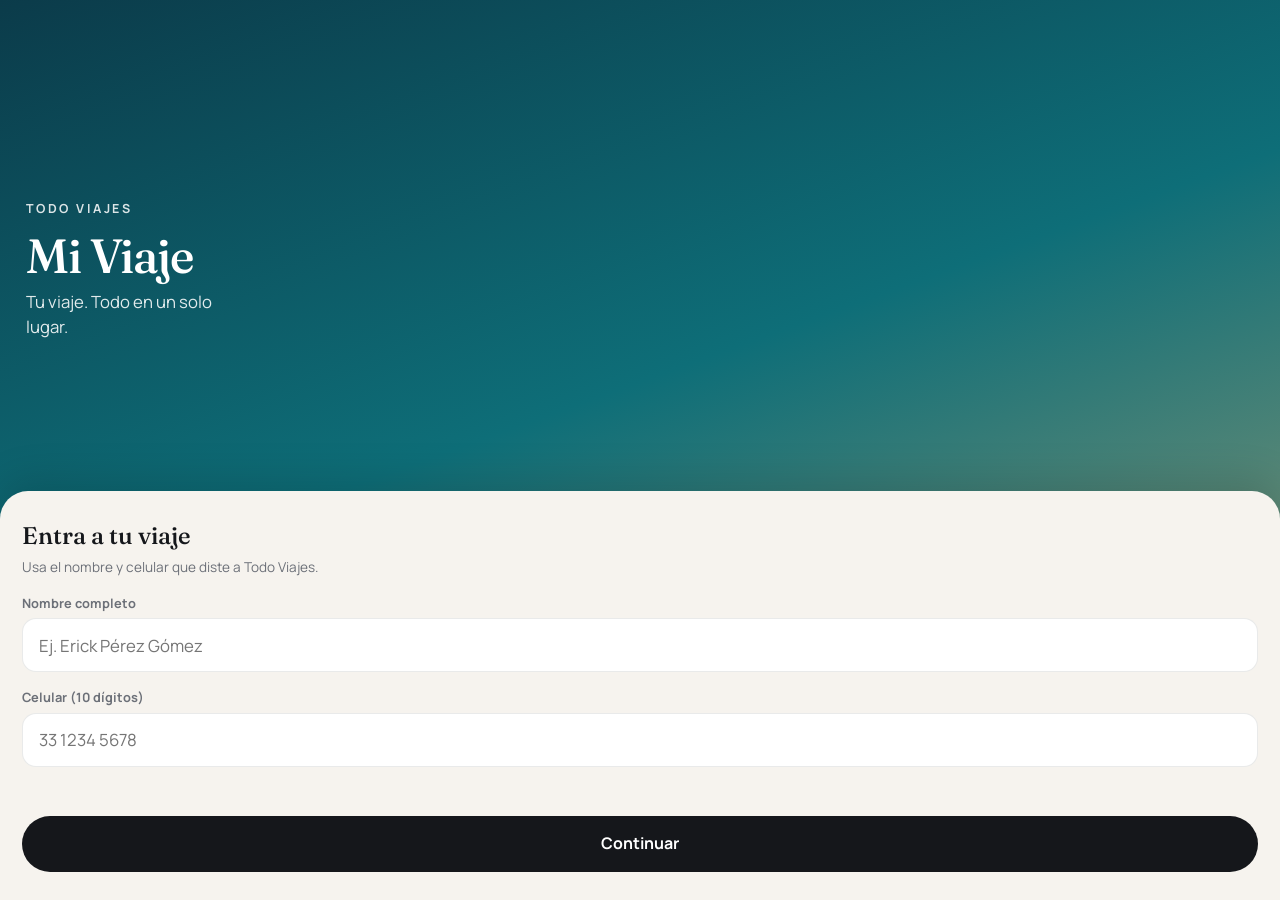
==== index.html @ c794c8a0 "Add files via upload" ====
<!doctype html>
<html lang="es">
<head>
<meta charset="utf-8">
<meta name="viewport" content="width=device-width,initial-scale=1,viewport-fit=cover">
<meta name="theme-color" content="#0B3B4A">
<meta name="apple-mobile-web-app-capable" content="yes">
<meta name="apple-mobile-web-app-status-bar-style" content="black-translucent">
<meta name="apple-mobile-web-app-title" content="Mi Viaje">
<title>Mi Viaje · Todo Viajes</title>
<meta name="description" content="Tu viaje. Todo en un solo lugar.">
<link rel="manifest" href="/manifest.webmanifest">
<link rel="icon" href="/assets/icon.svg" type="image/svg+xml">
<link rel="apple-touch-icon" href="/assets/icon-192.png">
<link rel="preconnect" href="https://fonts.googleapis.com">
<link rel="preconnect" href="https://fonts.gstatic.com" crossorigin>
<link href="https://fonts.googleapis.com/css2?family=Fraunces:opsz,wght@9..144,400;9..144,500&family=Manrope:wght@400;500;600;700;800&display=swap" rel="stylesheet">
<link rel="stylesheet" href="/assets/app.css">
</head>
<body data-tema="tropical">
<div id="root"><div class="loading"><div class="spinner"></div></div></div>
<div class="toast" id="toast"></div>
<script src="/config.js"></script>
<script src="/assets/app.js"></script>
</body>
</html>
---- assets/app.css ----
:root{
  --bg:#F6F3EE; --surface:#FFFFFF; --ink:#15171B; --muted:#6C7078; --line:rgba(21,23,27,.09);
  --accent:#0E8F8A; --accent-2:#F2A541; --accent-soft:rgba(14,143,138,.10);
  --ok:#1F9D63; --warn:#D98A1C; --danger:#C8432F;
  --radius:22px; --radius-sm:14px;
  --shadow:0 1px 2px rgba(0,0,0,.04),0 8px 24px rgba(20,22,26,.06);
  --serif:'Fraunces',Georgia,serif; --sans:'Manrope',system-ui,-apple-system,Segoe UI,sans-serif;
  --tabbar:74px; --safe-b:env(safe-area-inset-bottom,0px);
}
[data-tema=tropical]{--accent:#0E8F8A;--accent-2:#F2A541;--accent-soft:rgba(14,143,138,.10);--hero-a:#0B6E78;--hero-b:#13A79A;--hero-c:#F2C27B}
[data-tema=europa]{--accent:#6B2D3C;--accent-2:#C9A96E;--accent-soft:rgba(107,45,60,.09);--hero-a:#2A1C24;--hero-b:#6B2D3C;--hero-c:#C9A96E}
[data-tema=aventura]{--accent:#3E6B3A;--accent-2:#D98E3A;--accent-soft:rgba(62,107,58,.10);--hero-a:#1E3320;--hero-b:#3E6B3A;--hero-c:#D9B26F}
[data-tema=urbano]{--accent:#1F2A44;--accent-2:#E4572E;--accent-soft:rgba(31,42,68,.09);--hero-a:#0E1220;--hero-b:#1F2A44;--hero-c:#E4572E}
[data-tema=mexico]{--accent:#B5402B;--accent-2:#2F7D6D;--accent-soft:rgba(181,64,43,.09);--hero-a:#5A1F17;--hero-b:#B5402B;--hero-c:#E9B44C}
[data-tema=crucero]{--accent:#1B4F8A;--accent-2:#5FB3D9;--accent-soft:rgba(27,79,138,.09);--hero-a:#0C2747;--hero-b:#1B4F8A;--hero-c:#8CCBE6}
[data-tema=otro]{--accent:#2B4C7E;--accent-2:#E0A458;--accent-soft:rgba(43,76,126,.09);--hero-a:#16263F;--hero-b:#2B4C7E;--hero-c:#E0A458}

*{box-sizing:border-box;-webkit-tap-highlight-color:transparent}
html,body{margin:0;background:var(--bg);color:var(--ink);font-family:var(--sans);font-size:16px;line-height:1.45}
body{min-height:100dvh;overflow-x:hidden}
button{font:inherit;color:inherit;border:0;background:none;cursor:pointer}
input{font:inherit;color:inherit}
a{color:inherit}
a.btn,a.next,a.row{text-decoration:none}
.app{max-width:520px;margin:0 auto;min-height:100dvh;position:relative;padding-bottom:calc(var(--tabbar) + var(--safe-b) + 12px)}
.hidden{display:none!important}
.serif{font-family:var(--serif);font-optical-sizing:auto}
.muted{color:var(--muted)}
.small{font-size:.85rem}
.wrap{padding:0 18px}
.eyebrow{font-size:.72rem;letter-spacing:.14em;text-transform:uppercase;font-weight:700;color:var(--muted)}

/* ---------- Login ---------- */
.login{min-height:100dvh;display:flex;flex-direction:column;justify-content:flex-end;
  background:linear-gradient(160deg,#0B3B4A 0%,#0E6E78 45%,#E9B872 120%);color:#fff;padding:0}
.login-top{padding:48px 26px 0;flex:1;display:flex;flex-direction:column;justify-content:center}
.login-brand{font-size:.78rem;letter-spacing:.2em;text-transform:uppercase;opacity:.85;font-weight:700}
.login h1{font-family:var(--serif);font-weight:500;font-size:3rem;line-height:1;margin:14px 0 10px;letter-spacing:-.02em}
.login p.lead{opacity:.88;font-size:1.05rem;max-width:22ch;margin:0}
.login-card{background:var(--bg);color:var(--ink);border-radius:28px 28px 0 0;padding:28px 22px calc(28px + var(--safe-b));box-shadow:0 -10px 40px rgba(0,0,0,.15)}
.login-card h2{font-family:var(--serif);font-weight:500;font-size:1.5rem;margin:0 0 4px}
.field{display:block;margin:16px 0 0}
.field span{display:block;font-size:.8rem;font-weight:700;color:var(--muted);margin:0 0 6px}
.field input{width:100%;height:54px;border-radius:var(--radius-sm);border:1.5px solid var(--line);background:#fff;padding:0 16px;font-size:1.05rem;outline:none;transition:border-color .2s}
.field input:focus{border-color:var(--ink)}
.pin-row{display:flex;gap:10px;justify-content:center;margin:20px 0 4px}
.pin-row input{width:58px;height:66px;text-align:center;font-size:1.6rem;font-weight:700;border-radius:16px;border:1.5px solid var(--line);background:#fff;outline:none}
.pin-row input:focus{border-color:var(--ink)}
.btn{display:flex;align-items:center;justify-content:center;gap:8px;width:100%;height:56px;border-radius:999px;background:var(--ink);color:#fff;font-weight:700;font-size:1rem;margin-top:20px;transition:transform .12s,opacity .2s}
.btn:active{transform:scale(.98)}
.btn[disabled]{opacity:.5}
.btn.ghost{background:transparent;color:var(--ink);border:1.5px solid var(--line)}
.btn.accent{background:var(--accent)}
.btn.wa{background:#1FA855}
.link{display:block;text-align:center;margin-top:16px;font-weight:600;color:var(--muted);font-size:.92rem;text-decoration:underline;text-underline-offset:3px}
.msg{margin-top:12px;font-size:.9rem;font-weight:600;color:var(--danger);min-height:1.2em}

/* ---------- Hero / Inicio ---------- */
.hero{position:relative;color:#fff;padding:22px 20px 26px;border-radius:0 0 32px 32px;overflow:hidden;
  background:radial-gradient(120% 90% at 100% 0%,var(--hero-c) 0%,transparent 55%),linear-gradient(165deg,var(--hero-a),var(--hero-b));min-height:440px;display:flex;flex-direction:column}
.hero.has-img{background:#111}
.hero-img{position:absolute;inset:0;background-size:cover;background-position:center;opacity:.95}
.hero-img::after{content:"";position:absolute;inset:0;background:linear-gradient(180deg,rgba(0,0,0,.35) 0%,rgba(0,0,0,.05) 35%,rgba(0,0,0,.65) 100%)}
.hero > *{position:relative}
.hero-top{display:flex;justify-content:space-between;align-items:center}
.hero-brand{font-size:.7rem;letter-spacing:.2em;text-transform:uppercase;font-weight:700;opacity:.9}
.chip{display:inline-flex;align-items:center;gap:6px;padding:7px 12px;border-radius:999px;background:rgba(255,255,255,.18);backdrop-filter:blur(8px);-webkit-backdrop-filter:blur(8px);font-size:.8rem;font-weight:700}
.hello{margin-top:26px;font-size:1.05rem;opacity:.95}
.hero-label{margin-top:4px;font-size:.78rem;letter-spacing:.14em;text-transform:uppercase;opacity:.8;font-weight:700}
.hero-dest{font-family:var(--serif);font-weight:500;font-size:clamp(2.6rem,12vw,3.6rem);line-height:.98;letter-spacing:-.02em;margin:6px 0 6px}
.hero-dates{font-weight:600;opacity:.92;letter-spacing:.04em}
.count{margin-top:auto;display:flex;align-items:flex-end;justify-content:space-between;gap:14px;padding-top:24px}
.count-num{font-family:var(--serif);font-size:5.2rem;line-height:.85;font-weight:400;letter-spacing:-.04em}
.count-unit{font-size:.8rem;letter-spacing:.18em;font-weight:800;text-transform:uppercase;margin-top:6px}
.count-msg{font-size:.95rem;opacity:.95;max-width:16ch;text-align:right;font-weight:600}
.count-big{font-family:var(--serif);font-size:2.6rem;line-height:1;font-weight:500}

.progress-card{margin:-28px 16px 0;position:relative;z-index:2;background:var(--surface);border-radius:var(--radius);box-shadow:var(--shadow);padding:18px}
.progress-head{display:flex;justify-content:space-between;align-items:baseline}
.progress-pct{font-family:var(--serif);font-size:1.6rem;font-weight:500}
.bar{height:8px;border-radius:99px;background:var(--accent-soft);overflow:hidden;margin:10px 0 14px}
.bar > i{display:block;height:100%;border-radius:99px;background:var(--accent);width:0;transition:width 1s cubic-bezier(.2,.8,.2,1)}
.steps{display:flex;justify-content:space-between;gap:4px}
.step{flex:1;text-align:center;font-size:.66rem;font-weight:700;letter-spacing:.04em;text-transform:uppercase;color:var(--muted)}
.step b{display:block;width:22px;height:22px;border-radius:50%;margin:0 auto 6px;border:2px solid var(--line);background:#fff;position:relative}
.step.done{color:var(--ink)} .step.done b{background:var(--accent);border-color:var(--accent)}
.step.done b::after{content:"";position:absolute;left:6px;top:3px;width:5px;height:9px;border:solid #fff;border-width:0 2px 2px 0;transform:rotate(45deg)}
.step.now b{border-color:var(--accent)}

.section{margin:26px 16px 0}
.section-title{display:flex;justify-content:space-between;align-items:baseline;margin:0 4px 10px}
.section-title h3{margin:0;font-family:var(--serif);font-weight:500;font-size:1.3rem}
.section-title a,.section-title button{font-size:.85rem;font-weight:700;color:var(--accent)}

.next{display:flex;gap:14px;align-items:center;background:var(--ink);color:#fff;border-radius:var(--radius);padding:18px;width:100%;text-align:left}
.next .ico{width:46px;height:46px;border-radius:14px;background:rgba(255,255,255,.12);display:grid;place-items:center;font-size:1.3rem;flex:none}
.next small{display:block;opacity:.7;font-size:.75rem;letter-spacing:.1em;text-transform:uppercase;font-weight:700}
.next strong{display:block;font-size:1.02rem;margin-top:2px}
.next .arrow{margin-left:auto;opacity:.7;font-size:1.2rem}

.tiles{display:grid;grid-template-columns:1fr 1fr;gap:12px}
.tile{background:var(--surface);border-radius:var(--radius);padding:16px;box-shadow:var(--shadow);text-align:left;width:100%}
.tile .ico{font-size:1.25rem}
.tile .k{font-size:.72rem;font-weight:800;letter-spacing:.1em;text-transform:uppercase;color:var(--muted);margin-top:10px}
.tile .v{font-weight:800;font-size:1.12rem;margin-top:2px}
.tile .s{font-size:.82rem;color:var(--muted)}

.card{background:var(--surface);border-radius:var(--radius);box-shadow:var(--shadow);overflow:hidden}
.row{display:flex;gap:14px;align-items:center;padding:16px 18px;border-top:1px solid var(--line);width:100%;text-align:left}
.row:first-child{border-top:0}
.row .ico{width:42px;height:42px;border-radius:13px;background:var(--accent-soft);display:grid;place-items:center;font-size:1.15rem;flex:none}
.row .t{font-weight:700}
.row .d{font-size:.86rem;color:var(--muted)}
.row .r{margin-left:auto;text-align:right;font-size:.86rem;color:var(--muted);flex:none}
.row .main{min-width:0;flex:1}

/* ---------- Mi viaje ---------- */
.page-head{padding:22px 20px 6px}
.page-head h1{font-family:var(--serif);font-weight:500;font-size:2.2rem;line-height:1.02;margin:6px 0 4px;letter-spacing:-.02em}
.seg{padding:18px}
.seg + .seg{border-top:1px solid var(--line)}
.seg-type{display:flex;align-items:center;gap:8px;font-size:.72rem;font-weight:800;letter-spacing:.12em;text-transform:uppercase;color:var(--accent)}
.seg-title{font-family:var(--serif);font-size:1.45rem;font-weight:500;margin:6px 0 2px;line-height:1.1}
.seg-meta{display:flex;flex-wrap:wrap;gap:6px 16px;margin-top:10px;font-size:.88rem}
.seg-meta div span{display:block;font-size:.68rem;letter-spacing:.1em;text-transform:uppercase;font-weight:800;color:var(--muted)}
.seg-meta div b{font-weight:700}
.seg-desc{margin-top:10px;font-size:.9rem;color:var(--muted);white-space:pre-line}

.days{display:flex;gap:8px;overflow-x:auto;padding:2px 4px 10px;scrollbar-width:none}
.days::-webkit-scrollbar{display:none}
.day-pill{flex:none;padding:10px 14px;border-radius:16px;background:var(--surface);box-shadow:var(--shadow);text-align:center;min-width:64px}
.day-pill small{display:block;font-size:.66rem;font-weight:800;letter-spacing:.1em;text-transform:uppercase;color:var(--muted)}
.day-pill b{font-size:1.1rem}
.day-pill.on{background:var(--ink);color:#fff} .day-pill.on small{color:rgba(255,255,255,.7)}
.timeline{position:relative;padding:6px 0 6px 0}
.tl-item{display:flex;gap:14px;padding:12px 18px;position:relative}
.tl-time{width:52px;flex:none;font-weight:800;font-size:.85rem;padding-top:2px}
.tl-dot{width:12px;height:12px;border-radius:50%;background:var(--accent);margin-top:6px;flex:none;box-shadow:0 0 0 4px var(--accent-soft)}
.tl-body .t{font-weight:700}
.tl-body .d{font-size:.86rem;color:var(--muted)}
.empty-day{padding:18px;color:var(--muted);font-size:.92rem}

.money{display:grid;grid-template-columns:1fr 1fr;gap:1px;background:var(--line)}
.money div{background:var(--surface);padding:16px 18px}
.money span{display:block;font-size:.7rem;font-weight:800;letter-spacing:.12em;text-transform:uppercase;color:var(--muted)}
.money b{font-size:1.25rem;font-weight:800}
.money .full{grid-column:1/-1;display:flex;justify-content:space-between;align-items:center}
.pill{display:inline-block;padding:4px 10px;border-radius:999px;font-size:.72rem;font-weight:800;background:var(--accent-soft);color:var(--accent)}
.pill.ok{background:rgba(31,157,99,.12);color:var(--ok)} .pill.warn{background:rgba(217,138,28,.14);color:var(--warn)}

.check{display:flex;align-items:center;gap:14px;padding:15px 18px;border-top:1px solid var(--line);width:100%;text-align:left}
.check:first-child{border-top:0}
.check .box{width:26px;height:26px;border-radius:8px;border:2px solid var(--line);flex:none;display:grid;place-items:center;transition:all .25s}
.check.on .box{background:var(--accent);border-color:var(--accent);animation:pop .35s}
.check.on .box::after{content:"";width:6px;height:11px;border:solid #fff;border-width:0 2.5px 2.5px 0;transform:rotate(45deg) translate(-1px,-1px)}
.check.on .txt{color:var(--muted);text-decoration:line-through}
.check.locked{cursor:default}
.check .lock{margin-left:auto;font-size:.72rem;color:var(--muted);font-weight:700}
@keyframes pop{0%{transform:scale(.7)}60%{transform:scale(1.15)}100%{transform:scale(1)}}

/* ---------- Beneficios ---------- */
.invite{background:linear-gradient(150deg,var(--ink) 0%,#2A2F3A 100%);color:#fff;border-radius:28px;padding:24px 22px;position:relative;overflow:hidden}
.invite::before{content:"";position:absolute;right:-60px;top:-60px;width:200px;height:200px;border-radius:50%;background:radial-gradient(circle,var(--accent-2) 0%,transparent 70%);opacity:.55}
.invite > *{position:relative}
.invite h2{font-family:var(--serif);font-weight:500;font-size:2rem;margin:6px 0 6px;line-height:1.05}
.invite p{opacity:.85;margin:0}
.code{margin:20px 0 4px;padding:16px;border:1.5px dashed rgba(255,255,255,.35);border-radius:18px;text-align:center}
.code small{display:block;font-size:.68rem;letter-spacing:.18em;opacity:.7;font-weight:800}
.code b{font-size:2rem;letter-spacing:.12em;font-weight:800}
.invite .btn{margin-top:14px}
.invite .row-btns{display:flex;gap:10px}
.invite .row-btns .btn{flex:1}
.btn.light{background:rgba(255,255,255,.14);color:#fff}
.stats{display:grid;grid-template-columns:repeat(2,1fr);gap:12px}
.stat{background:var(--surface);border-radius:var(--radius);box-shadow:var(--shadow);padding:16px}
.stat b{font-family:var(--serif);font-size:2.2rem;font-weight:500;line-height:1}
.stat span{display:block;font-size:.8rem;color:var(--muted);font-weight:600;margin-top:4px}

/* ---------- Perfil / pasaporte ---------- */
.stamps{display:grid;grid-template-columns:repeat(3,1fr);gap:10px}
.stamp{aspect-ratio:1;border-radius:50%;border:2px dashed var(--accent);display:flex;flex-direction:column;align-items:center;justify-content:center;text-align:center;padding:8px;color:var(--accent);transform:rotate(-6deg);background:var(--surface)}
.stamp:nth-child(2n){transform:rotate(5deg)}
.stamp .f{font-size:1.5rem}
.stamp b{font-size:.72rem;letter-spacing:.06em;text-transform:uppercase;line-height:1.1;margin-top:2px}
.stamp small{font-size:.62rem;font-weight:800;letter-spacing:.1em}

/* ---------- Tabbar ---------- */
.tabbar{position:fixed;left:50%;transform:translateX(-50%);bottom:0;width:100%;max-width:520px;height:calc(var(--tabbar) + var(--safe-b));padding-bottom:var(--safe-b);background:rgba(255,255,255,.92);backdrop-filter:blur(16px);-webkit-backdrop-filter:blur(16px);border-top:1px solid var(--line);display:flex;z-index:20}
.tab{flex:1;display:flex;flex-direction:column;align-items:center;justify-content:center;gap:4px;font-size:.7rem;font-weight:700;color:var(--muted)}
.tab svg{width:24px;height:24px;stroke:currentColor;fill:none;stroke-width:1.8;stroke-linecap:round;stroke-linejoin:round}
.tab.on{color:var(--ink)}
.tab.on svg{stroke-width:2.2}

.help-fab{position:fixed;right:max(16px,calc(50% - 260px + 16px));bottom:calc(var(--tabbar) + var(--safe-b) + 14px);width:54px;height:54px;border-radius:50%;background:#1FA855;color:#fff;display:grid;place-items:center;box-shadow:0 8px 24px rgba(31,168,85,.35);z-index:15}
.help-fab svg{width:26px;height:26px;fill:#fff}

.toast{position:fixed;left:50%;bottom:calc(var(--tabbar) + var(--safe-b) + 80px);transform:translateX(-50%) translateY(20px);background:var(--ink);color:#fff;padding:12px 18px;border-radius:999px;font-weight:700;font-size:.9rem;opacity:0;transition:all .3s;z-index:50;pointer-events:none;white-space:nowrap}
.toast.show{opacity:1;transform:translateX(-50%) translateY(0)}

.view{animation:fade .35s ease}
@keyframes fade{from{opacity:0;transform:translateY(6px)}to{opacity:1;transform:none}}
.loading{min-height:100dvh;display:grid;place-items:center;color:var(--muted)}
.spinner{width:34px;height:34px;border-radius:50%;border:3px solid var(--line);border-top-color:var(--ink);animation:spin .8s linear infinite}
@keyframes spin{to{transform:rotate(360deg)}}
.empty{padding:40px 24px;text-align:center}
.empty h2{font-family:var(--serif);font-weight:500;font-size:1.8rem;margin:10px 0 6px}
.confetti{position:fixed;inset:0;pointer-events:none;z-index:60}
@media (prefers-reduced-motion:reduce){*{animation:none!important;transition:none!important}}
.pin-input{display:block;width:100%;max-width:240px;margin:22px auto 4px;height:70px;text-align:center;font-size:2.2rem;letter-spacing:.7em;padding-left:.7em;font-weight:800;border-radius:18px;border:1.5px solid var(--line);background:#fff;outline:none}
.pin-input:focus{border-color:var(--ink)}
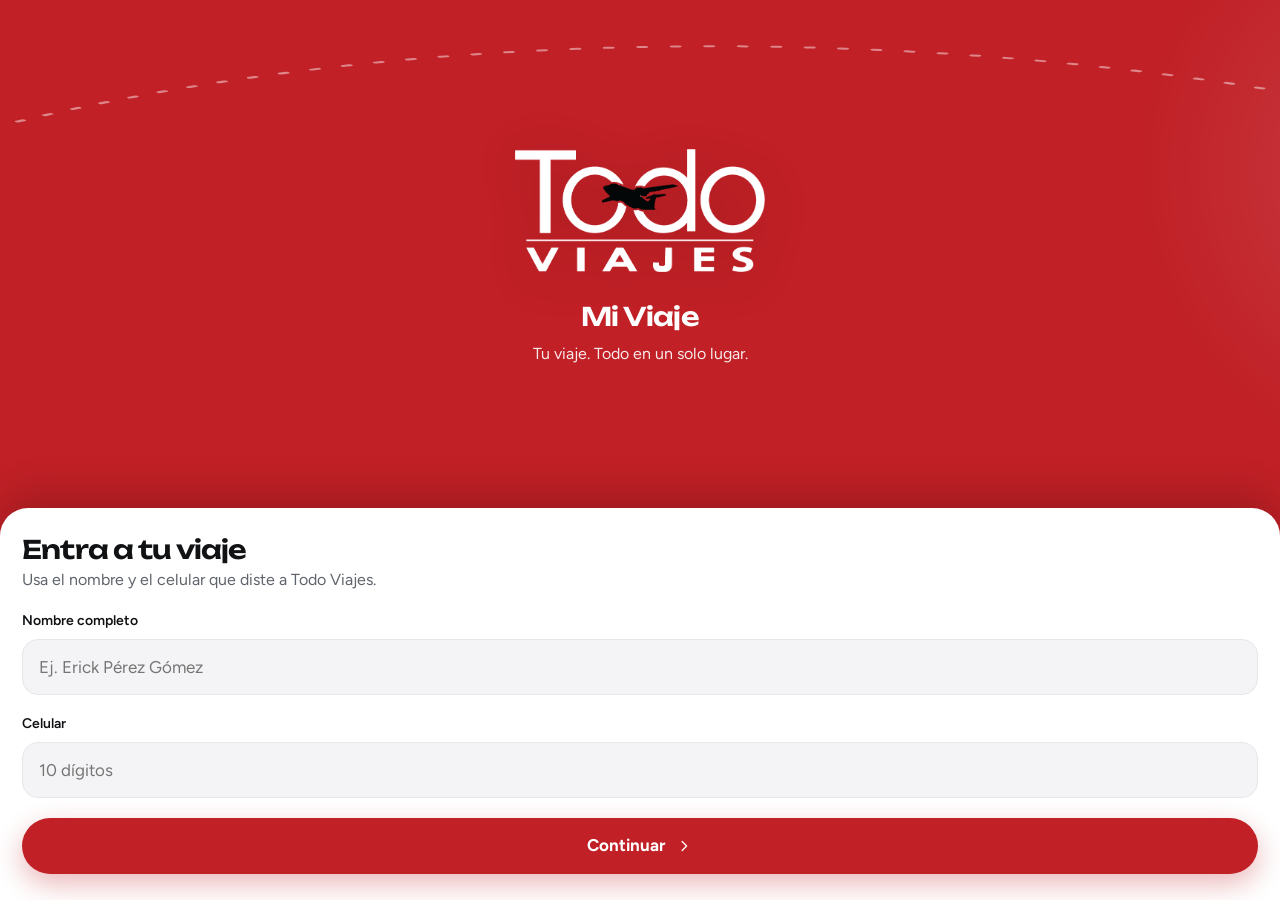
==== commit 8cd39edf: "Add files via upload" ====
--- a/index.html
+++ b/index.html
@@ -3,22 +3,23 @@
 <head>
 <meta charset="utf-8">
 <meta name="viewport" content="width=device-width,initial-scale=1,viewport-fit=cover">
-<meta name="theme-color" content="#0B3B4A">
+<meta name="theme-color" content="#C02026">
 <meta name="apple-mobile-web-app-capable" content="yes">
 <meta name="apple-mobile-web-app-status-bar-style" content="black-translucent">
 <meta name="apple-mobile-web-app-title" content="Mi Viaje">
 <title>Mi Viaje · Todo Viajes</title>
 <meta name="description" content="Tu viaje. Todo en un solo lugar.">
 <link rel="manifest" href="/manifest.webmanifest">
-<link rel="icon" href="/assets/icon.svg" type="image/svg+xml">
-<link rel="apple-touch-icon" href="/assets/icon-192.png">
+<link rel="icon" href="/assets/favicon.png" type="image/png">
+<link rel="apple-touch-icon" href="/assets/apple-touch-icon.png">
+<link rel="preload" as="image" href="/assets/logo-on-red.png">
 <link rel="preconnect" href="https://fonts.googleapis.com">
 <link rel="preconnect" href="https://fonts.gstatic.com" crossorigin>
-<link href="https://fonts.googleapis.com/css2?family=Fraunces:opsz,wght@9..144,400;9..144,500&family=Manrope:wght@400;500;600;700;800&display=swap" rel="stylesheet">
+<link href="https://fonts.googleapis.com/css2?family=Figtree:wght@400;600;700;800&family=Unbounded:wght@500;600&display=swap" rel="stylesheet">
 <link rel="stylesheet" href="/assets/app.css">
 </head>
 <body data-tema="tropical">
-<div id="root"><div class="loading"><div class="spinner"></div></div></div>
+<div id="root"><div class="skel" aria-busy="true"><i style="height:44px;width:40%"></i><i style="height:300px"></i><i style="height:120px"></i></div></div>
 <div class="toast" id="toast"></div>
 <script src="/config.js"></script>
 <script src="/assets/app.js"></script>
--- a/assets/app.css
+++ b/assets/app.css
@@ -1,210 +1,422 @@
+/* =====================================================================
+   MI VIAJE · TODO VIAJES — Sistema visual
+   Marca: rojo Todo Viajes + tinta + blanco. El destino tiñe solo la portada.
+   Tipografía: Unbounded (display, eco de "VIAJES") + Figtree (texto).
+   Ritmo 8pt · objetivos táctiles ≥ 44px · movimiento con significado.
+   ===================================================================== */
 :root{
-  --bg:#F6F3EE; --surface:#FFFFFF; --ink:#15171B; --muted:#6C7078; --line:rgba(21,23,27,.09);
-  --accent:#0E8F8A; --accent-2:#F2A541; --accent-soft:rgba(14,143,138,.10);
-  --ok:#1F9D63; --warn:#D98A1C; --danger:#C8432F;
-  --radius:22px; --radius-sm:14px;
-  --shadow:0 1px 2px rgba(0,0,0,.04),0 8px 24px rgba(20,22,26,.06);
-  --serif:'Fraunces',Georgia,serif; --sans:'Manrope',system-ui,-apple-system,Segoe UI,sans-serif;
-  --tabbar:74px; --safe-b:env(safe-area-inset-bottom,0px);
+  /* Marca */
+  --rojo:#C02026; --rojo-700:#9B171C; --rojo-900:#5E0D11; --rojo-50:#FDEEEE; --rojo-100:#F9D6D7;
+  --tinta:#111214; --tinta-80:#2A2C31; --gris:#5F636B; --gris-2:#8C9097; --linea:#E7E7EA;
+  --papel:#F4F4F6; --blanco:#FFFFFF;
+  --ok:#14804A; --ok-50:#E6F4EC; --aviso:#B26A00; --aviso-50:#FFF3DC;
+  /* Destino (portada) */
+  --dest-a:#0B4F5C; --dest-b:#11847D; --dest-c:#F2B562;
+  /* Tipografía */
+  --display:'Unbounded','Arial Black',system-ui,sans-serif;
+  --texto:'Figtree',system-ui,-apple-system,'Segoe UI',Roboto,sans-serif;
+  /* Forma */
+  --r-xl:28px; --r-lg:22px; --r-md:16px; --r-sm:12px;
+  --sombra-1:0 1px 2px rgba(17,18,20,.05),0 2px 8px rgba(17,18,20,.05);
+  --sombra-2:0 2px 4px rgba(17,18,20,.04),0 12px 32px rgba(17,18,20,.10);
+  --sombra-rojo:0 10px 28px rgba(192,32,38,.32);
+  /* Movimiento */
+  --t-press:120ms; --t-med:260ms; --t-slow:700ms;
+  --ease:cubic-bezier(.2,.8,.2,1); --spring:cubic-bezier(.34,1.56,.64,1);
+  /* Layout */
+  --tabbar:68px; --safe-t:env(safe-area-inset-top,0px); --safe-b:env(safe-area-inset-bottom,0px);
+  color-scheme:light;
 }
-[data-tema=tropical]{--accent:#0E8F8A;--accent-2:#F2A541;--accent-soft:rgba(14,143,138,.10);--hero-a:#0B6E78;--hero-b:#13A79A;--hero-c:#F2C27B}
-[data-tema=europa]{--accent:#6B2D3C;--accent-2:#C9A96E;--accent-soft:rgba(107,45,60,.09);--hero-a:#2A1C24;--hero-b:#6B2D3C;--hero-c:#C9A96E}
-[data-tema=aventura]{--accent:#3E6B3A;--accent-2:#D98E3A;--accent-soft:rgba(62,107,58,.10);--hero-a:#1E3320;--hero-b:#3E6B3A;--hero-c:#D9B26F}
-[data-tema=urbano]{--accent:#1F2A44;--accent-2:#E4572E;--accent-soft:rgba(31,42,68,.09);--hero-a:#0E1220;--hero-b:#1F2A44;--hero-c:#E4572E}
-[data-tema=mexico]{--accent:#B5402B;--accent-2:#2F7D6D;--accent-soft:rgba(181,64,43,.09);--hero-a:#5A1F17;--hero-b:#B5402B;--hero-c:#E9B44C}
-[data-tema=crucero]{--accent:#1B4F8A;--accent-2:#5FB3D9;--accent-soft:rgba(27,79,138,.09);--hero-a:#0C2747;--hero-b:#1B4F8A;--hero-c:#8CCBE6}
-[data-tema=otro]{--accent:#2B4C7E;--accent-2:#E0A458;--accent-soft:rgba(43,76,126,.09);--hero-a:#16263F;--hero-b:#2B4C7E;--hero-c:#E0A458}
+[data-tema=tropical]{--dest-a:#0B4F5C;--dest-b:#11847D;--dest-c:#F2B562}
+[data-tema=europa]{--dest-a:#2B1D2A;--dest-b:#5B2F44;--dest-c:#D7B47A}
+[data-tema=aventura]{--dest-a:#1C3322;--dest-b:#3D6B42;--dest-c:#E0A458}
+[data-tema=urbano]{--dest-a:#101522;--dest-b:#2B3550;--dest-c:#9DB4D9}
+[data-tema=mexico]{--dest-a:#3E1410;--dest-b:#A3361F;--dest-c:#F0B83E}
+[data-tema=crucero]{--dest-a:#0B2545;--dest-b:#1B5E9A;--dest-c:#9FD3EA}
+[data-tema=otro]{--dest-a:#1A1C22;--dest-b:#3A3F4B;--dest-c:#E8A0A2}
 
 *{box-sizing:border-box;-webkit-tap-highlight-color:transparent}
-html,body{margin:0;background:var(--bg);color:var(--ink);font-family:var(--sans);font-size:16px;line-height:1.45}
-body{min-height:100dvh;overflow-x:hidden}
-button{font:inherit;color:inherit;border:0;background:none;cursor:pointer}
+html{-webkit-text-size-adjust:100%;text-size-adjust:100%}
+html,body{margin:0;background:var(--papel);color:var(--tinta);font-family:var(--texto);font-size:16px;line-height:1.5;-webkit-font-smoothing:antialiased}
+body{min-height:100dvh;overflow-x:hidden;overscroll-behavior-y:none}
+button{font:inherit;color:inherit;border:0;background:none;cursor:pointer;padding:0}
 input{font:inherit;color:inherit}
-a{color:inherit}
-a.btn,a.next,a.row{text-decoration:none}
-.app{max-width:520px;margin:0 auto;min-height:100dvh;position:relative;padding-bottom:calc(var(--tabbar) + var(--safe-b) + 12px)}
+a{color:inherit;text-decoration:none}
+img{display:block;max-width:100%}
+svg.i{width:22px;height:22px;flex:none;stroke:currentColor;fill:none;stroke-width:1.75;stroke-linecap:round;stroke-linejoin:round}
+svg.i.sm{width:18px;height:18px} svg.i.lg{width:26px;height:26px}
+:focus-visible{outline:3px solid var(--rojo);outline-offset:2px;border-radius:8px}
 .hidden{display:none!important}
-.serif{font-family:var(--serif);font-optical-sizing:auto}
-.muted{color:var(--muted)}
-.small{font-size:.85rem}
-.wrap{padding:0 18px}
-.eyebrow{font-size:.72rem;letter-spacing:.14em;text-transform:uppercase;font-weight:700;color:var(--muted)}
-
-/* ---------- Login ---------- */
-.login{min-height:100dvh;display:flex;flex-direction:column;justify-content:flex-end;
-  background:linear-gradient(160deg,#0B3B4A 0%,#0E6E78 45%,#E9B872 120%);color:#fff;padding:0}
-.login-top{padding:48px 26px 0;flex:1;display:flex;flex-direction:column;justify-content:center}
-.login-brand{font-size:.78rem;letter-spacing:.2em;text-transform:uppercase;opacity:.85;font-weight:700}
-.login h1{font-family:var(--serif);font-weight:500;font-size:3rem;line-height:1;margin:14px 0 10px;letter-spacing:-.02em}
-.login p.lead{opacity:.88;font-size:1.05rem;max-width:22ch;margin:0}
-.login-card{background:var(--bg);color:var(--ink);border-radius:28px 28px 0 0;padding:28px 22px calc(28px + var(--safe-b));box-shadow:0 -10px 40px rgba(0,0,0,.15)}
-.login-card h2{font-family:var(--serif);font-weight:500;font-size:1.5rem;margin:0 0 4px}
-.field{display:block;margin:16px 0 0}
-.field span{display:block;font-size:.8rem;font-weight:700;color:var(--muted);margin:0 0 6px}
-.field input{width:100%;height:54px;border-radius:var(--radius-sm);border:1.5px solid var(--line);background:#fff;padding:0 16px;font-size:1.05rem;outline:none;transition:border-color .2s}
-.field input:focus{border-color:var(--ink)}
-.pin-row{display:flex;gap:10px;justify-content:center;margin:20px 0 4px}
-.pin-row input{width:58px;height:66px;text-align:center;font-size:1.6rem;font-weight:700;border-radius:16px;border:1.5px solid var(--line);background:#fff;outline:none}
-.pin-row input:focus{border-color:var(--ink)}
-.btn{display:flex;align-items:center;justify-content:center;gap:8px;width:100%;height:56px;border-radius:999px;background:var(--ink);color:#fff;font-weight:700;font-size:1rem;margin-top:20px;transition:transform .12s,opacity .2s}
-.btn:active{transform:scale(.98)}
-.btn[disabled]{opacity:.5}
-.btn.ghost{background:transparent;color:var(--ink);border:1.5px solid var(--line)}
-.btn.accent{background:var(--accent)}
-.btn.wa{background:#1FA855}
-.link{display:block;text-align:center;margin-top:16px;font-weight:600;color:var(--muted);font-size:.92rem;text-decoration:underline;text-underline-offset:3px}
-.msg{margin-top:12px;font-size:.9rem;font-weight:600;color:var(--danger);min-height:1.2em}
-
-/* ---------- Hero / Inicio ---------- */
-.hero{position:relative;color:#fff;padding:22px 20px 26px;border-radius:0 0 32px 32px;overflow:hidden;
-  background:radial-gradient(120% 90% at 100% 0%,var(--hero-c) 0%,transparent 55%),linear-gradient(165deg,var(--hero-a),var(--hero-b));min-height:440px;display:flex;flex-direction:column}
-.hero.has-img{background:#111}
-.hero-img{position:absolute;inset:0;background-size:cover;background-position:center;opacity:.95}
-.hero-img::after{content:"";position:absolute;inset:0;background:linear-gradient(180deg,rgba(0,0,0,.35) 0%,rgba(0,0,0,.05) 35%,rgba(0,0,0,.65) 100%)}
+.sr{position:absolute;width:1px;height:1px;overflow:hidden;clip:rect(0 0 0 0);white-space:nowrap}
+
+/* Pulsación: respuesta táctil inmediata (≤150ms), sin mover el layout */
+.tap{transition:transform var(--t-press) var(--ease),background-color var(--t-med),box-shadow var(--t-med)}
+.tap:active{transform:scale(.97)}
+
+.app{max-width:560px;margin:0 auto;min-height:100dvh;position:relative;padding-bottom:calc(var(--tabbar) + var(--safe-b) + 28px)}
+.muted{color:var(--gris)}
+.small{font-size:.875rem}
+
+/* ---------- Tipografía (4 tamaños, 2 pesos por familia) ---------- */
+.d-xl{font-family:var(--display);font-weight:600;font-size:clamp(2.1rem,10.5vw,2.9rem);line-height:1.02;letter-spacing:-.035em}
+.d-lg{font-family:var(--display);font-weight:600;font-size:1.6rem;line-height:1.1;letter-spacing:-.03em}
+.d-md{font-family:var(--display);font-weight:500;font-size:1.15rem;line-height:1.2;letter-spacing:-.02em}
+.kicker{font-size:.8125rem;font-weight:600;color:var(--gris);letter-spacing:.01em}
+
+/* ---------- Esqueleto de carga ---------- */
+.skel{padding:calc(var(--safe-t) + 20px) 20px}
+.skel i{display:block;border-radius:var(--r-lg);background:linear-gradient(90deg,#E9E9EC 0%,#F6F6F8 50%,#E9E9EC 100%);background-size:200% 100%;animation:shimmer 1.2s linear infinite;margin-bottom:14px}
+@keyframes shimmer{to{background-position:-200% 0}}
+
+/* =====================================================================
+   LOGIN
+   ===================================================================== */
+.login{min-height:100dvh;display:flex;flex-direction:column;background:var(--rojo);color:#fff;position:relative;overflow:hidden}
+.login::before{content:"";position:absolute;inset:-20% -40% auto auto;width:120vw;height:120vw;max-width:700px;max-height:700px;border-radius:50%;background:radial-gradient(circle,rgba(255,255,255,.14),transparent 62%)}
+.login-top{flex:1;display:flex;flex-direction:column;align-items:center;justify-content:center;text-align:center;padding:calc(var(--safe-t) + 40px) 28px 32px;position:relative}
+.login-logo{width:min(62vw,250px);height:auto;filter:drop-shadow(0 8px 24px rgba(0,0,0,.15))}
+.login-arc{position:absolute;left:0;right:0;top:calc(var(--safe-t) + 12px);height:150px;width:100%;pointer-events:none}
+.login-arc path{stroke:rgba(255,255,255,.45);stroke-width:2;stroke-dasharray:2 9;fill:none;stroke-linecap:round}
+.login-plane{offset-path:path("M -20 130 C 120 10, 300 10, 440 90");offset-rotate:auto;animation:fly 5.5s var(--ease) .3s both;width:30px;height:30px;position:absolute;left:0;top:calc(var(--safe-t) + 12px);color:#fff}
+@keyframes fly{from{offset-distance:0%;opacity:0}10%{opacity:1}90%{opacity:1}to{offset-distance:100%;opacity:0}}
+.login-title{font-family:var(--display);font-weight:600;font-size:1.6rem;letter-spacing:-.03em;margin:26px 0 6px}
+.login-sub{opacity:.9;margin:0;max-width:26ch}
+.sheet{background:var(--blanco);color:var(--tinta);border-radius:var(--r-xl) var(--r-xl) 0 0;padding:28px 22px calc(26px + var(--safe-b));box-shadow:0 -12px 40px rgba(0,0,0,.18);position:relative;animation:sheetIn .5s var(--ease) both}
+@keyframes sheetIn{from{transform:translateY(40px);opacity:0}}
+.sheet h2{margin:0 0 4px}
+.field{display:block;margin-top:18px}
+.field > span{display:block;font-size:.875rem;font-weight:600;margin-bottom:8px}
+.field input{width:100%;height:56px;border-radius:var(--r-md);border:1.5px solid var(--linea);background:var(--papel);padding:0 16px;font-size:1.0625rem;outline:none;transition:border-color var(--t-med),background-color var(--t-med)}
+.field input:focus{border-color:var(--tinta);background:#fff}
+.msg{margin-top:12px;font-size:.9rem;font-weight:600;color:var(--rojo-700);min-height:1.35em}
+.msg:empty{min-height:0;margin:0}
+.btn{display:flex;align-items:center;justify-content:center;gap:10px;width:100%;min-height:56px;padding:0 22px;border-radius:999px;background:var(--rojo);color:#fff;font-weight:700;font-size:1.0625rem;margin-top:20px;box-shadow:var(--sombra-rojo);transition:transform var(--t-press) var(--ease),opacity var(--t-med),background-color var(--t-med)}
+.btn:active{transform:scale(.97);background:var(--rojo-700)}
+.btn[disabled]{opacity:.55;box-shadow:none}
+.btn.ink{background:var(--tinta);box-shadow:0 10px 24px rgba(17,18,20,.22)}
+.btn.light{background:rgba(255,255,255,.16);box-shadow:none;color:#fff;border:1px solid rgba(255,255,255,.28)}
+.btn.white{background:#fff;color:var(--rojo);box-shadow:0 10px 24px rgba(0,0,0,.18)}
+.btn.wa{background:#1E9E52;box-shadow:0 10px 24px rgba(30,158,82,.28)}
+.link{display:flex;align-items:center;justify-content:center;min-height:44px;margin-top:6px;font-weight:600;color:var(--gris);font-size:.95rem;width:100%}
+.link u{text-decoration-thickness:1.5px;text-underline-offset:4px}
+
+/* PIN de 4 casillas (un solo input real encima: compatible con autocompletar y lectores) */
+.pin{position:relative;display:flex;gap:12px;justify-content:center;margin:26px 0 6px}
+.pin input{position:absolute;inset:0;width:100%;height:100%;opacity:0;font-size:16px;caret-color:transparent;z-index:2}
+.pin b{width:60px;height:68px;border-radius:18px;border:1.5px solid var(--linea);background:var(--papel);display:grid;place-items:center;transition:border-color var(--t-med),background-color var(--t-med)}
+.pin b::after{content:"";width:14px;height:14px;border-radius:50%;background:var(--tinta);transform:scale(0);transition:transform var(--t-med) var(--spring)}
+.pin b.on::after{transform:scale(1)}
+.pin b.cur{border-color:var(--tinta);background:#fff}
+.pin.shake{animation:shake .4s}
+@keyframes shake{20%,60%{transform:translateX(-8px)}40%,80%{transform:translateX(8px)}}
+
+/* =====================================================================
+   PORTADA (hero) + BOLETO
+   ===================================================================== */
+.hero{position:relative;color:#fff;padding:calc(var(--safe-t) + 14px) 20px 132px;background:
+  radial-gradient(90% 70% at 100% 0%,color-mix(in srgb,var(--dest-c) 55%,transparent) 0%,transparent 60%),
+  linear-gradient(170deg,var(--dest-a) 0%,var(--dest-b) 100%);overflow:hidden}
+.hero.img{background:#000}
+.hero-img{position:absolute;inset:0;background-size:cover;background-position:center;transform:scale(1.06);animation:kenburns 14s ease-out both}
+@keyframes kenburns{to{transform:scale(1)}}
+.hero-img::after{content:"";position:absolute;inset:0;background:linear-gradient(180deg,rgba(0,0,0,.45) 0%,rgba(0,0,0,.1) 40%,rgba(0,0,0,.55) 100%)}
 .hero > *{position:relative}
-.hero-top{display:flex;justify-content:space-between;align-items:center}
-.hero-brand{font-size:.7rem;letter-spacing:.2em;text-transform:uppercase;font-weight:700;opacity:.9}
-.chip{display:inline-flex;align-items:center;gap:6px;padding:7px 12px;border-radius:999px;background:rgba(255,255,255,.18);backdrop-filter:blur(8px);-webkit-backdrop-filter:blur(8px);font-size:.8rem;font-weight:700}
-.hello{margin-top:26px;font-size:1.05rem;opacity:.95}
-.hero-label{margin-top:4px;font-size:.78rem;letter-spacing:.14em;text-transform:uppercase;opacity:.8;font-weight:700}
-.hero-dest{font-family:var(--serif);font-weight:500;font-size:clamp(2.6rem,12vw,3.6rem);line-height:.98;letter-spacing:-.02em;margin:6px 0 6px}
-.hero-dates{font-weight:600;opacity:.92;letter-spacing:.04em}
-.count{margin-top:auto;display:flex;align-items:flex-end;justify-content:space-between;gap:14px;padding-top:24px}
-.count-num{font-family:var(--serif);font-size:5.2rem;line-height:.85;font-weight:400;letter-spacing:-.04em}
-.count-unit{font-size:.8rem;letter-spacing:.18em;font-weight:800;text-transform:uppercase;margin-top:6px}
-.count-msg{font-size:.95rem;opacity:.95;max-width:16ch;text-align:right;font-weight:600}
-.count-big{font-family:var(--serif);font-size:2.6rem;line-height:1;font-weight:500}
-
-.progress-card{margin:-28px 16px 0;position:relative;z-index:2;background:var(--surface);border-radius:var(--radius);box-shadow:var(--shadow);padding:18px}
-.progress-head{display:flex;justify-content:space-between;align-items:baseline}
-.progress-pct{font-family:var(--serif);font-size:1.6rem;font-weight:500}
-.bar{height:8px;border-radius:99px;background:var(--accent-soft);overflow:hidden;margin:10px 0 14px}
-.bar > i{display:block;height:100%;border-radius:99px;background:var(--accent);width:0;transition:width 1s cubic-bezier(.2,.8,.2,1)}
-.steps{display:flex;justify-content:space-between;gap:4px}
-.step{flex:1;text-align:center;font-size:.66rem;font-weight:700;letter-spacing:.04em;text-transform:uppercase;color:var(--muted)}
-.step b{display:block;width:22px;height:22px;border-radius:50%;margin:0 auto 6px;border:2px solid var(--line);background:#fff;position:relative}
-.step.done{color:var(--ink)} .step.done b{background:var(--accent);border-color:var(--accent)}
-.step.done b::after{content:"";position:absolute;left:6px;top:3px;width:5px;height:9px;border:solid #fff;border-width:0 2px 2px 0;transform:rotate(45deg)}
-.step.now b{border-color:var(--accent)}
-
-.section{margin:26px 16px 0}
-.section-title{display:flex;justify-content:space-between;align-items:baseline;margin:0 4px 10px}
-.section-title h3{margin:0;font-family:var(--serif);font-weight:500;font-size:1.3rem}
-.section-title a,.section-title button{font-size:.85rem;font-weight:700;color:var(--accent)}
-
-.next{display:flex;gap:14px;align-items:center;background:var(--ink);color:#fff;border-radius:var(--radius);padding:18px;width:100%;text-align:left}
-.next .ico{width:46px;height:46px;border-radius:14px;background:rgba(255,255,255,.12);display:grid;place-items:center;font-size:1.3rem;flex:none}
-.next small{display:block;opacity:.7;font-size:.75rem;letter-spacing:.1em;text-transform:uppercase;font-weight:700}
-.next strong{display:block;font-size:1.02rem;margin-top:2px}
-.next .arrow{margin-left:auto;opacity:.7;font-size:1.2rem}
+.hero-arc{position:absolute;inset:auto 0 70px 0;width:100%;height:120px;opacity:.5}
+.hero-arc path{stroke:#fff;stroke-width:1.5;stroke-dasharray:2 8;fill:none;stroke-linecap:round}
+.topbar{display:flex;align-items:center;justify-content:space-between;min-height:44px}
+.topbar img{height:30px;width:auto}
+.avatar{width:44px;height:44px;border-radius:50%;background:rgba(255,255,255,.18);border:1px solid rgba(255,255,255,.35);display:grid;place-items:center;font-weight:700;backdrop-filter:blur(10px);-webkit-backdrop-filter:blur(10px)}
+.hello{margin-top:22px;font-size:1.0625rem;opacity:.95}
+.hello b{font-weight:700}
+.stage-chip{display:inline-flex;align-items:center;gap:8px;margin-top:10px;padding:7px 12px 7px 10px;border-radius:999px;background:rgba(255,255,255,.16);border:1px solid rgba(255,255,255,.22);font-size:.8125rem;font-weight:600;backdrop-filter:blur(10px);-webkit-backdrop-filter:blur(10px)}
+.stage-chip i{width:8px;height:8px;border-radius:50%;background:#fff;box-shadow:0 0 0 0 rgba(255,255,255,.7);animation:pulse 2s infinite}
+@keyframes pulse{70%{box-shadow:0 0 0 8px rgba(255,255,255,0)}100%{box-shadow:0 0 0 0 rgba(255,255,255,0)}}
+
+/* Boleto: muescas laterales y línea perforada */
+.ticket{position:relative;margin:-112px 16px 0;background:var(--blanco);border-radius:var(--r-xl);box-shadow:var(--sombra-2);z-index:2;
+  -webkit-mask:radial-gradient(circle 13px at 0 var(--cut,62%),#0000 98%,#000) left/51% 100% no-repeat,radial-gradient(circle 13px at 100% var(--cut,62%),#0000 98%,#000) right/51% 100% no-repeat;
+          mask:radial-gradient(circle 13px at 0 var(--cut,62%),#0000 98%,#000) left/51% 100% no-repeat,radial-gradient(circle 13px at 100% var(--cut,62%),#0000 98%,#000) right/51% 100% no-repeat;
+  animation:rise .7s var(--ease) both}
+@keyframes rise{from{transform:translateY(24px);opacity:0}}
+.ticket-a{padding:22px 22px 18px}
+.ticket-b{padding:16px 22px 20px;border-top:2px dashed var(--linea);margin:0 14px;padding-left:8px;padding-right:8px}
+.route{display:flex;align-items:center;gap:12px}
+.route .code{font-family:var(--display);font-weight:600;font-size:1.6rem;letter-spacing:-.02em;line-height:1}
+.route .city{font-size:.8125rem;color:var(--gris);margin-top:4px}
+.route .mid{flex:1;display:flex;align-items:center;gap:6px;color:var(--rojo);min-width:30px}
+.route .mid::before,.route .mid::after{content:"";flex:1;border-top:2px dotted var(--rojo-100)}
+.route .end{text-align:right}
+.dest-name{display:flex;align-items:baseline;gap:10px;margin-top:2px}
+.dest-flag{font-size:1.6rem;line-height:1}
+.dates{display:flex;align-items:center;gap:8px;margin-top:10px;color:var(--gris);font-weight:600;font-size:.9375rem}
+.count-row{display:flex;align-items:center;justify-content:space-between;gap:12px}
+.count-label{font-weight:600;line-height:1.25;max-width:13ch}
+.count-label small{display:block;font-weight:400;color:var(--gris);font-size:.875rem;margin-top:2px}
+
+/* Tablero de aeropuerto (split-flap) */
+.flap{display:flex;gap:5px}
+.flap span{position:relative;width:46px;height:62px;border-radius:10px;background:var(--tinta);color:#fff;font-family:var(--display);font-weight:600;font-size:2.1rem;display:grid;place-items:center;overflow:hidden;box-shadow:inset 0 -2px 0 rgba(255,255,255,.06)}
+.flap span::after{content:"";position:absolute;left:0;right:0;top:50%;height:1.5px;background:rgba(0,0,0,.55);box-shadow:0 1px 0 rgba(255,255,255,.07)}
+.flap span.go{animation:flip .55s var(--ease) both}
+@keyframes flip{0%{transform:rotateX(90deg);opacity:.2}60%{transform:rotateX(-12deg);opacity:1}100%{transform:none}}
+.flap.big span{width:54px;height:72px;font-size:2.5rem}
+.big-word{font-family:var(--display);font-weight:600;font-size:1.6rem;letter-spacing:-.03em;line-height:1.1}
+
+/* =====================================================================
+   SECCIONES / TARJETAS
+   ===================================================================== */
+.section{margin:28px 16px 0}
+.sec-head{display:flex;align-items:center;justify-content:space-between;gap:12px;margin:0 4px 12px;min-height:32px}
+.sec-head h3{margin:0}
+.sec-head .more{display:inline-flex;align-items:center;gap:2px;color:var(--rojo);font-weight:700;font-size:.9375rem;min-height:44px;padding-left:8px}
+.card{background:var(--blanco);border-radius:var(--r-lg);box-shadow:var(--sombra-1);overflow:hidden}
+.card-p{padding:20px}
+
+/* Plan de vuelo: progreso del viaje como una ruta */
+.flightplan{padding:20px 20px 16px}
+.fp-top{display:flex;align-items:flex-end;justify-content:space-between}
+.fp-pct{font-family:var(--display);font-weight:600;font-size:2.4rem;letter-spacing:-.04em;line-height:1}
+.fp-pct small{font-size:1rem;letter-spacing:0;margin-left:2px}
+.fp-svg{display:block;width:100%;height:84px;margin-top:6px;overflow:visible}
+.fp-base{stroke:var(--linea);stroke-width:2.5;fill:none;stroke-dasharray:3 7;stroke-linecap:round}
+.fp-done{stroke:var(--rojo);stroke-width:3;fill:none;stroke-linecap:round}
+.fp-dot{fill:#fff;stroke:var(--linea);stroke-width:2.5}
+.fp-dot.ok{fill:var(--rojo);stroke:var(--rojo)}
+.fp-plane{color:var(--tinta)}
+.fp-steps{display:grid;grid-template-columns:repeat(5,1fr);margin-top:2px;text-align:center;font-size:.75rem;font-weight:600;color:var(--gris-2)}
+.fp-steps .ok{color:var(--tinta)}
+
+/* Siguiente paso: CTA en la zona del pulgar */
+.next{display:flex;align-items:center;gap:14px;width:100%;text-align:left;padding:18px 18px 18px 16px;border-radius:var(--r-lg);background:var(--rojo);color:#fff;box-shadow:var(--sombra-rojo);position:relative;overflow:hidden}
+.next::after{content:"";position:absolute;right:-30px;top:-30px;width:120px;height:120px;border-radius:50%;background:rgba(255,255,255,.08)}
+.next .ic{width:48px;height:48px;border-radius:14px;background:rgba(255,255,255,.16);display:grid;place-items:center;flex:none}
+.next .t small{display:block;font-size:.8125rem;opacity:.85;font-weight:600}
+.next .t strong{display:block;font-size:1.0625rem;line-height:1.3;margin-top:2px}
+.next .chev{margin-left:auto;opacity:.85}
+.next.ink{background:var(--tinta);box-shadow:0 10px 24px rgba(17,18,20,.2)}
 
 .tiles{display:grid;grid-template-columns:1fr 1fr;gap:12px}
-.tile{background:var(--surface);border-radius:var(--radius);padding:16px;box-shadow:var(--shadow);text-align:left;width:100%}
-.tile .ico{font-size:1.25rem}
-.tile .k{font-size:.72rem;font-weight:800;letter-spacing:.1em;text-transform:uppercase;color:var(--muted);margin-top:10px}
-.tile .v{font-weight:800;font-size:1.12rem;margin-top:2px}
-.tile .s{font-size:.82rem;color:var(--muted)}
-
-.card{background:var(--surface);border-radius:var(--radius);box-shadow:var(--shadow);overflow:hidden}
-.row{display:flex;gap:14px;align-items:center;padding:16px 18px;border-top:1px solid var(--line);width:100%;text-align:left}
-.row:first-child{border-top:0}
-.row .ico{width:42px;height:42px;border-radius:13px;background:var(--accent-soft);display:grid;place-items:center;font-size:1.15rem;flex:none}
-.row .t{font-weight:700}
-.row .d{font-size:.86rem;color:var(--muted)}
-.row .r{margin-left:auto;text-align:right;font-size:.86rem;color:var(--muted);flex:none}
-.row .main{min-width:0;flex:1}
-
-/* ---------- Mi viaje ---------- */
-.page-head{padding:22px 20px 6px}
-.page-head h1{font-family:var(--serif);font-weight:500;font-size:2.2rem;line-height:1.02;margin:6px 0 4px;letter-spacing:-.02em}
-.seg{padding:18px}
-.seg + .seg{border-top:1px solid var(--line)}
-.seg-type{display:flex;align-items:center;gap:8px;font-size:.72rem;font-weight:800;letter-spacing:.12em;text-transform:uppercase;color:var(--accent)}
-.seg-title{font-family:var(--serif);font-size:1.45rem;font-weight:500;margin:6px 0 2px;line-height:1.1}
-.seg-meta{display:flex;flex-wrap:wrap;gap:6px 16px;margin-top:10px;font-size:.88rem}
-.seg-meta div span{display:block;font-size:.68rem;letter-spacing:.1em;text-transform:uppercase;font-weight:800;color:var(--muted)}
-.seg-meta div b{font-weight:700}
-.seg-desc{margin-top:10px;font-size:.9rem;color:var(--muted);white-space:pre-line}
-
-.days{display:flex;gap:8px;overflow-x:auto;padding:2px 4px 10px;scrollbar-width:none}
+.tile{background:var(--blanco);border-radius:var(--r-lg);box-shadow:var(--sombra-1);padding:16px;text-align:left;width:100%;min-height:136px;display:flex;flex-direction:column}
+.tile-top{display:flex;align-items:center;justify-content:space-between;min-height:44px}
+.tile-top .bub{width:36px;height:36px;border-radius:11px;display:grid;place-items:center;background:var(--rojo-50);color:var(--rojo)}
+.tile .k{font-size:.8125rem;font-weight:600;color:var(--gris);margin-top:auto;padding-top:12px}
+.tile .v{font-family:var(--display);font-weight:600;font-size:1.25rem;letter-spacing:-.02em;line-height:1.2}
+.tile .s{font-size:.8125rem;color:var(--gris)}
+.ring{--p:0;width:40px;height:40px;border-radius:50%;background:conic-gradient(var(--rojo) calc(var(--p)*1%),var(--rojo-50) 0);display:grid;place-items:center}
+.ring::after{content:"";width:30px;height:30px;border-radius:50%;background:#fff}
+
+/* Tarjetas de segmentos */
+.seg{padding:18px 20px;position:relative}
+.seg + .seg{border-top:1px solid var(--linea)}
+.seg-type{display:inline-flex;align-items:center;gap:8px;font-size:.8125rem;font-weight:700;color:var(--rojo)}
+.seg-type .bub{width:30px;height:30px;border-radius:9px;background:var(--rojo-50);display:grid;place-items:center}
+.seg-title{margin:10px 0 2px}
+.seg-place{display:flex;align-items:flex-start;gap:6px;font-size:.9rem;color:var(--gris);margin-top:6px}
+.seg-place a{text-decoration:underline;text-underline-offset:3px;text-decoration-color:var(--linea)}
+.meta{display:grid;grid-template-columns:1fr 1fr;gap:12px 16px;margin-top:14px}
+.meta div span{display:block;font-size:.75rem;font-weight:600;color:var(--gris)}
+.meta div b{font-weight:700;font-size:.9375rem}
+.seg-desc{margin-top:12px;font-size:.9375rem;color:var(--gris);white-space:pre-line}
+.boarding{display:flex;align-items:center;gap:10px;margin-top:12px}
+.boarding .code{font-family:var(--display);font-weight:600;font-size:1.5rem;letter-spacing:-.02em;line-height:1}
+.boarding .time{font-size:.875rem;color:var(--gris);font-weight:600;margin-top:4px}
+.boarding .mid{flex:1;display:flex;align-items:center;color:var(--rojo)}
+.boarding .mid::before,.boarding .mid::after{content:"";flex:1;border-top:2px dotted var(--rojo-100)}
+.boarding .r{text-align:right}
+
+/* =====================================================================
+   MI VIAJE
+   ===================================================================== */
+.page-head{padding:calc(var(--safe-t) + 22px) 20px 8px}
+.page-head .kicker{display:flex;align-items:center;gap:8px}
+.page-head h1{margin:8px 0 6px}
+.subnav{position:sticky;top:0;z-index:12;display:flex;gap:8px;overflow-x:auto;padding:calc(var(--safe-t) + 10px) 16px 10px;background:color-mix(in srgb,var(--papel) 88%,transparent);backdrop-filter:blur(14px);-webkit-backdrop-filter:blur(14px);scrollbar-width:none}
+.subnav::-webkit-scrollbar{display:none}
+.subnav button{flex:none;min-height:40px;padding:0 16px;border-radius:999px;background:var(--blanco);box-shadow:var(--sombra-1);font-weight:600;font-size:.9375rem;color:var(--tinta-80)}
+.subnav button.on{background:var(--tinta);color:#fff}
+.trip-switch{display:flex;gap:10px;overflow-x:auto;padding:4px 20px 6px;scrollbar-width:none}
+.trip-switch::-webkit-scrollbar{display:none}
+.trip-switch button{flex:none;display:flex;align-items:center;gap:8px;min-height:44px;padding:0 14px;border-radius:14px;background:var(--blanco);box-shadow:var(--sombra-1);font-weight:600}
+.trip-switch button.on{outline:2px solid var(--rojo)}
+.travelers{display:flex;align-items:center;gap:10px;margin-top:12px}
+.faces{display:flex}
+.faces b{width:32px;height:32px;border-radius:50%;background:var(--tinta);color:#fff;display:grid;place-items:center;font-size:.8125rem;font-weight:700;border:2px solid var(--papel);margin-left:-8px}
+.faces b:first-child{margin-left:0;background:var(--rojo)}
+
+.days{display:flex;gap:8px;overflow-x:auto;padding:2px 4px 12px;scrollbar-width:none;scroll-snap-type:x mandatory}
 .days::-webkit-scrollbar{display:none}
-.day-pill{flex:none;padding:10px 14px;border-radius:16px;background:var(--surface);box-shadow:var(--shadow);text-align:center;min-width:64px}
-.day-pill small{display:block;font-size:.66rem;font-weight:800;letter-spacing:.1em;text-transform:uppercase;color:var(--muted)}
-.day-pill b{font-size:1.1rem}
-.day-pill.on{background:var(--ink);color:#fff} .day-pill.on small{color:rgba(255,255,255,.7)}
-.timeline{position:relative;padding:6px 0 6px 0}
-.tl-item{display:flex;gap:14px;padding:12px 18px;position:relative}
-.tl-time{width:52px;flex:none;font-weight:800;font-size:.85rem;padding-top:2px}
-.tl-dot{width:12px;height:12px;border-radius:50%;background:var(--accent);margin-top:6px;flex:none;box-shadow:0 0 0 4px var(--accent-soft)}
-.tl-body .t{font-weight:700}
-.tl-body .d{font-size:.86rem;color:var(--muted)}
-.empty-day{padding:18px;color:var(--muted);font-size:.92rem}
-
-.money{display:grid;grid-template-columns:1fr 1fr;gap:1px;background:var(--line)}
-.money div{background:var(--surface);padding:16px 18px}
-.money span{display:block;font-size:.7rem;font-weight:800;letter-spacing:.12em;text-transform:uppercase;color:var(--muted)}
-.money b{font-size:1.25rem;font-weight:800}
-.money .full{grid-column:1/-1;display:flex;justify-content:space-between;align-items:center}
-.pill{display:inline-block;padding:4px 10px;border-radius:999px;font-size:.72rem;font-weight:800;background:var(--accent-soft);color:var(--accent)}
-.pill.ok{background:rgba(31,157,99,.12);color:var(--ok)} .pill.warn{background:rgba(217,138,28,.14);color:var(--warn)}
-
-.check{display:flex;align-items:center;gap:14px;padding:15px 18px;border-top:1px solid var(--line);width:100%;text-align:left}
-.check:first-child{border-top:0}
-.check .box{width:26px;height:26px;border-radius:8px;border:2px solid var(--line);flex:none;display:grid;place-items:center;transition:all .25s}
-.check.on .box{background:var(--accent);border-color:var(--accent);animation:pop .35s}
-.check.on .box::after{content:"";width:6px;height:11px;border:solid #fff;border-width:0 2.5px 2.5px 0;transform:rotate(45deg) translate(-1px,-1px)}
-.check.on .txt{color:var(--muted);text-decoration:line-through}
+.day{flex:none;scroll-snap-align:start;width:64px;min-height:76px;border-radius:18px;background:var(--blanco);box-shadow:var(--sombra-1);display:flex;flex-direction:column;align-items:center;justify-content:center;gap:2px}
+.day small{font-size:.75rem;font-weight:600;color:var(--gris)}
+.day b{font-family:var(--display);font-weight:600;font-size:1.25rem;line-height:1.1}
+.day.on{background:var(--rojo);color:#fff;box-shadow:var(--sombra-rojo)}
+.day.on small{color:rgba(255,255,255,.85)}
+.day.today:not(.on){outline:2px solid var(--rojo-100)}
+.tl{padding:8px 0}
+.tl-item{display:grid;grid-template-columns:64px 20px 1fr;gap:0 10px;padding:12px 18px 12px 14px;position:relative;animation:rise .4s var(--ease) both}
+.tl-time{font-weight:700;font-size:.875rem;text-align:right;padding-top:1px}
+.tl-rail{position:relative;display:flex;justify-content:center}
+.tl-rail::before{content:"";position:absolute;top:0;bottom:-24px;width:2px;background:var(--rojo-100)}
+.tl-item:last-child .tl-rail::before{display:none}
+.tl-rail i{position:relative;width:14px;height:14px;border-radius:50%;background:#fff;border:3px solid var(--rojo);margin-top:3px}
+.tl-body .t{font-weight:700;display:flex;align-items:center;gap:8px}
+.tl-body .d{font-size:.875rem;color:var(--gris)}
+.empty-note{display:flex;gap:14px;align-items:center;padding:20px;color:var(--gris)}
+.empty-note .bub{width:44px;height:44px;border-radius:14px;background:var(--papel);display:grid;place-items:center;flex:none;color:var(--tinta-80)}
+
+/* Pagos: anillo + recibo */
+.pay-top{display:flex;align-items:center;gap:18px;padding:20px}
+.donut{width:104px;height:104px;flex:none;position:relative}
+.donut svg{width:100%;height:100%;transform:rotate(-90deg)}
+.donut .bg{stroke:var(--rojo-50);stroke-width:10;fill:none}
+.donut .fg{stroke:var(--rojo);stroke-width:10;fill:none;stroke-linecap:round;transition:stroke-dashoffset 1.2s var(--ease)}
+.donut .lbl{position:absolute;inset:0;display:grid;place-items:center;text-align:center;font-family:var(--display);font-weight:600;font-size:1.25rem;letter-spacing:-.02em;line-height:1}
+.donut .lbl small{display:block;font-family:var(--texto);font-weight:600;font-size:.6875rem;color:var(--gris);letter-spacing:0;margin-top:4px}
+.amounts{flex:1;display:grid;gap:10px}
+.amounts div span{display:block;font-size:.8125rem;font-weight:600;color:var(--gris)}
+.amounts div b{font-weight:700;font-size:1.0625rem}
+.amounts .paid b{color:var(--ok)}
+.receipt{border-top:2px dashed var(--linea);margin:0 16px;padding:8px 0 4px}
+.mile{display:grid;grid-template-columns:28px 1fr auto;gap:12px;align-items:center;padding:12px 4px}
+.mile + .mile{border-top:1px solid var(--linea)}
+.mile .st{width:28px;height:28px;border-radius:50%;display:grid;place-items:center;background:var(--papel);color:var(--gris)}
+.mile .st.ok{background:var(--ok-50);color:var(--ok)}
+.mile .st.due{background:var(--aviso-50);color:var(--aviso)}
+.mile .st.late{background:var(--rojo-50);color:var(--rojo)}
+.mile .t{font-weight:700}
+.mile .d{font-size:.8125rem;color:var(--gris)}
+.mile .r{text-align:right;font-size:.875rem;font-weight:600}
+.badge{display:inline-flex;align-items:center;gap:6px;padding:5px 10px;border-radius:999px;font-size:.75rem;font-weight:700;background:var(--papel);color:var(--tinta-80)}
+.badge.ok{background:var(--ok-50);color:var(--ok)} .badge.due{background:var(--aviso-50);color:var(--aviso)} .badge.late{background:var(--rojo-50);color:var(--rojo-700)} .badge.red{background:var(--rojo-50);color:var(--rojo-700)}
+.sub-title{font-size:.8125rem;font-weight:700;color:var(--gris);padding:14px 20px 0}
+
+/* Documentos estilo cartera */
+.wallet{display:grid;gap:10px}
+.doc{display:flex;align-items:center;gap:14px;width:100%;text-align:left;padding:16px;border-radius:var(--r-lg);background:var(--blanco);box-shadow:var(--sombra-1);position:relative;overflow:hidden;min-height:72px}
+.doc::before{content:"";position:absolute;left:0;top:0;bottom:0;width:5px;background:var(--c,var(--rojo))}
+.doc .bub{width:44px;height:44px;border-radius:13px;display:grid;place-items:center;background:color-mix(in srgb,var(--c,var(--rojo)) 12%,#fff);color:var(--c,var(--rojo));flex:none}
+.doc .t{font-weight:700;line-height:1.3}
+.doc .d{font-size:.8125rem;color:var(--gris)}
+.doc .open{margin-left:auto;display:flex;align-items:center;gap:4px;font-weight:700;font-size:.875rem;color:var(--rojo)}
+.doc.loading .open{opacity:.5}
+
+/* Checklist con trazo animado */
+.check{display:flex;align-items:center;gap:14px;width:100%;text-align:left;padding:14px 20px;min-height:60px}
+.check + .check{border-top:1px solid var(--linea)}
+.check .box{width:28px;height:28px;border-radius:9px;border:2px solid #CFCFD4;flex:none;display:grid;place-items:center;transition:background-color var(--t-med),border-color var(--t-med)}
+.check .box svg{width:16px;height:16px;stroke:#fff;stroke-width:3;fill:none;stroke-linecap:round;stroke-linejoin:round;stroke-dasharray:24;stroke-dashoffset:24;transition:stroke-dashoffset .35s var(--ease) .05s}
+.check.on .box{background:var(--rojo);border-color:var(--rojo)}
+.check.on .box svg{stroke-dashoffset:0}
+.check .txt{transition:color var(--t-med)}
+.check.on .txt{color:var(--gris);text-decoration:line-through;text-decoration-color:var(--gris-2)}
 .check.locked{cursor:default}
-.check .lock{margin-left:auto;font-size:.72rem;color:var(--muted);font-weight:700}
-@keyframes pop{0%{transform:scale(.7)}60%{transform:scale(1.15)}100%{transform:scale(1)}}
-
-/* ---------- Beneficios ---------- */
-.invite{background:linear-gradient(150deg,var(--ink) 0%,#2A2F3A 100%);color:#fff;border-radius:28px;padding:24px 22px;position:relative;overflow:hidden}
-.invite::before{content:"";position:absolute;right:-60px;top:-60px;width:200px;height:200px;border-radius:50%;background:radial-gradient(circle,var(--accent-2) 0%,transparent 70%);opacity:.55}
-.invite > *{position:relative}
-.invite h2{font-family:var(--serif);font-weight:500;font-size:2rem;margin:6px 0 6px;line-height:1.05}
-.invite p{opacity:.85;margin:0}
-.code{margin:20px 0 4px;padding:16px;border:1.5px dashed rgba(255,255,255,.35);border-radius:18px;text-align:center}
-.code small{display:block;font-size:.68rem;letter-spacing:.18em;opacity:.7;font-weight:800}
-.code b{font-size:2rem;letter-spacing:.12em;font-weight:800}
-.invite .btn{margin-top:14px}
-.invite .row-btns{display:flex;gap:10px}
-.invite .row-btns .btn{flex:1}
-.btn.light{background:rgba(255,255,255,.14);color:#fff}
-.stats{display:grid;grid-template-columns:repeat(2,1fr);gap:12px}
-.stat{background:var(--surface);border-radius:var(--radius);box-shadow:var(--shadow);padding:16px}
-.stat b{font-family:var(--serif);font-size:2.2rem;font-weight:500;line-height:1}
-.stat span{display:block;font-size:.8rem;color:var(--muted);font-weight:600;margin-top:4px}
-
-/* ---------- Perfil / pasaporte ---------- */
-.stamps{display:grid;grid-template-columns:repeat(3,1fr);gap:10px}
-.stamp{aspect-ratio:1;border-radius:50%;border:2px dashed var(--accent);display:flex;flex-direction:column;align-items:center;justify-content:center;text-align:center;padding:8px;color:var(--accent);transform:rotate(-6deg);background:var(--surface)}
-.stamp:nth-child(2n){transform:rotate(5deg)}
-.stamp .f{font-size:1.5rem}
-.stamp b{font-size:.72rem;letter-spacing:.06em;text-transform:uppercase;line-height:1.1;margin-top:2px}
-.stamp small{font-size:.62rem;font-weight:800;letter-spacing:.1em}
-
-/* ---------- Tabbar ---------- */
-.tabbar{position:fixed;left:50%;transform:translateX(-50%);bottom:0;width:100%;max-width:520px;height:calc(var(--tabbar) + var(--safe-b));padding-bottom:var(--safe-b);background:rgba(255,255,255,.92);backdrop-filter:blur(16px);-webkit-backdrop-filter:blur(16px);border-top:1px solid var(--line);display:flex;z-index:20}
-.tab{flex:1;display:flex;flex-direction:column;align-items:center;justify-content:center;gap:4px;font-size:.7rem;font-weight:700;color:var(--muted)}
-.tab svg{width:24px;height:24px;stroke:currentColor;fill:none;stroke-width:1.8;stroke-linecap:round;stroke-linejoin:round}
-.tab.on{color:var(--ink)}
-.tab.on svg{stroke-width:2.2}
-
-.help-fab{position:fixed;right:max(16px,calc(50% - 260px + 16px));bottom:calc(var(--tabbar) + var(--safe-b) + 14px);width:54px;height:54px;border-radius:50%;background:#1FA855;color:#fff;display:grid;place-items:center;box-shadow:0 8px 24px rgba(31,168,85,.35);z-index:15}
+.check .who{margin-left:auto;font-size:.75rem;color:var(--gris);font-weight:600;display:flex;align-items:center;gap:4px;flex:none}
+.cl-head{display:flex;align-items:center;gap:14px;padding:18px 20px 6px}
+.mini-bar{flex:1;height:6px;border-radius:99px;background:var(--rojo-50);overflow:hidden}
+.mini-bar i{display:block;height:100%;background:var(--rojo);border-radius:99px;transform-origin:left;transition:transform .8s var(--ease)}
+
+.text-card{padding:18px 20px;white-space:pre-line}
+.contact{display:flex;align-items:center;gap:14px;padding:16px 20px;width:100%;min-height:72px}
+.contact .ava{width:48px;height:48px;border-radius:50%;background:var(--tinta);color:#fff;display:grid;place-items:center;font-weight:700;flex:none}
+.contact .t{font-weight:700}
+.contact .d{font-size:.875rem;color:var(--gris)}
+.contact .go{margin-left:auto;width:44px;height:44px;border-radius:50%;background:#1E9E52;color:#fff;display:grid;place-items:center}
+
+/* =====================================================================
+   BENEFICIOS
+   ===================================================================== */
+.invite{position:relative;background:var(--rojo);color:#fff;border-radius:var(--r-xl);overflow:hidden;box-shadow:var(--sombra-rojo);
+  -webkit-mask:radial-gradient(circle 14px at 0 var(--cut,66%),#0000 98%,#000) left/51% 100% no-repeat,radial-gradient(circle 14px at 100% var(--cut,66%),#0000 98%,#000) right/51% 100% no-repeat;
+          mask:radial-gradient(circle 14px at 0 var(--cut,66%),#0000 98%,#000) left/51% 100% no-repeat,radial-gradient(circle 14px at 100% var(--cut,66%),#0000 98%,#000) right/51% 100% no-repeat}
+.invite-a{padding:24px 22px 22px;position:relative}
+.invite-a::after{content:"";position:absolute;right:-50px;top:-50px;width:200px;height:200px;border-radius:50%;border:28px solid rgba(255,255,255,.07)}
+.invite-a > *{position:relative;z-index:1}
+.invite .kick{display:inline-flex;align-items:center;gap:8px;font-weight:600;font-size:.875rem;opacity:.92}
+.invite h2{margin:12px 0 8px}
+.invite p{margin:0;opacity:.92}
+.invite-b{border-top:2px dashed rgba(255,255,255,.35);margin:0 18px;padding:18px 4px 22px}
+.code-box{display:flex;align-items:center;justify-content:space-between;gap:12px;background:rgba(0,0,0,.16);border-radius:var(--r-md);padding:14px 16px}
+.code-box small{display:block;font-size:.75rem;opacity:.8;font-weight:600}
+.code-box b{font-family:var(--display);font-weight:600;font-size:1.6rem;letter-spacing:.06em}
+.code-box button{min-width:44px;min-height:44px;border-radius:12px;background:rgba(255,255,255,.16);display:grid;place-items:center;color:#fff}
+.invite .row-btns{display:grid;grid-template-columns:1fr 1fr;gap:10px}
+.invite .row-btns .btn{margin-top:10px;font-size:.9375rem;min-height:48px;white-space:nowrap;padding:0 12px;gap:8px}
+.stats{display:grid;grid-template-columns:1fr 1fr;gap:12px}
+.stat{background:var(--blanco);border-radius:var(--r-lg);box-shadow:var(--sombra-1);padding:18px}
+.stat b{display:block;font-family:var(--display);font-weight:600;font-size:2.2rem;letter-spacing:-.04em;line-height:1}
+.stat span{display:block;font-size:.875rem;color:var(--gris);margin-top:8px;line-height:1.3}
+.goal{padding:18px 20px}
+.goal .dots{display:flex;gap:8px;margin-top:12px}
+.goal .dots i{flex:1;height:8px;border-radius:99px;background:var(--rojo-50)}
+.goal .dots i.on{background:var(--rojo)}
+.coupon{display:flex;align-items:center;gap:14px;padding:16px 18px;border-radius:var(--r-lg);background:var(--blanco);box-shadow:var(--sombra-1);border:1.5px dashed var(--rojo-100);position:relative}
+.coupon + .coupon{margin-top:10px}
+.coupon .bub{width:44px;height:44px;border-radius:13px;display:grid;place-items:center;background:var(--rojo-50);color:var(--rojo);flex:none}
+.coupon.used{opacity:.6;border-color:var(--linea)}
+.coupon.used .bub{background:var(--papel);color:var(--gris)}
+.coupon .t{font-weight:700;line-height:1.3}
+.coupon .d{font-size:.8125rem;color:var(--gris)}
+.coupon .badge{margin-left:auto;flex:none}
+.friend{display:flex;align-items:center;gap:12px;padding:12px 20px;min-height:60px}
+.friend + .friend{border-top:1px solid var(--linea)}
+.friend .ava{width:38px;height:38px;border-radius:50%;background:var(--rojo-50);color:var(--rojo);display:grid;place-items:center;font-weight:700}
+
+/* =====================================================================
+   PERFIL / PASAPORTE
+   ===================================================================== */
+.passport{margin:0 16px;border-radius:14px 22px 22px 14px;background:repeating-radial-gradient(circle at 115% -10%,rgba(255,255,255,.07) 0 1px,transparent 1px 12px),linear-gradient(135deg,var(--rojo) 0%,var(--rojo-700) 100%);color:#fff;padding:24px 22px;position:relative;overflow:hidden;box-shadow:var(--sombra-rojo),inset 10px 0 0 rgba(0,0,0,.12);min-height:200px;display:flex;flex-direction:column;animation:rise .6s var(--ease) both}
+.passport::after{content:"";position:absolute;inset:12px 12px 12px 22px;border:1px solid rgba(255,255,255,.22);border-radius:10px;pointer-events:none}
+.passport img{width:130px;height:auto}
+.passport .pname{margin-top:auto}
+.passport .pname small{display:block;opacity:.8;font-size:.8125rem;font-weight:600}
+.passport .pname b{font-family:var(--display);font-weight:500;font-size:1.15rem;letter-spacing:-.01em}
+.passport .pcount{position:absolute;right:22px;top:22px;text-align:right}
+.passport .pcount b{display:block;font-family:var(--display);font-weight:600;font-size:2.2rem;line-height:1}
+.passport .pcount small{font-size:.75rem;opacity:.85;font-weight:600}
+.stamps{display:grid;grid-template-columns:repeat(3,1fr);gap:14px;padding:18px}
+.stamp{aspect-ratio:1;color:var(--rojo);position:relative;display:grid;place-items:center;transform:rotate(var(--rot,-8deg));animation:stamp .5s var(--spring) both;animation-delay:calc(var(--i,0) * 90ms)}
+.stamp svg{position:absolute;inset:0;width:100%;height:100%}
+.stamp .f{font-size:1.6rem;line-height:1;position:relative}
+@keyframes stamp{from{transform:rotate(var(--rot,-8deg)) scale(1.5);opacity:0}to{opacity:.95}}
+.stamp.empty{color:#C9CAD0}
+.stamp.empty span{transform:rotate(calc(var(--rot) * -1));font-size:.75rem;color:var(--gris-2);text-align:center;line-height:1.2;max-width:70%}
+.list-row{display:flex;align-items:center;gap:14px;padding:14px 20px;width:100%;text-align:left;min-height:64px}
+.list-row + .list-row{border-top:1px solid var(--linea)}
+.list-row .bub{width:42px;height:42px;border-radius:12px;background:var(--papel);display:grid;place-items:center;flex:none;color:var(--tinta-80);font-size:1.3rem}
+.list-row .t{font-weight:700}
+.list-row .d{font-size:.8125rem;color:var(--gris)}
+.list-row .r{margin-left:auto;color:var(--gris-2);display:flex;align-items:center;gap:6px;font-size:.8125rem;font-weight:600;flex:none}
+
+/* =====================================================================
+   NAVEGACIÓN
+   ===================================================================== */
+.tabbar{position:fixed;left:50%;transform:translateX(-50%);bottom:calc(10px + var(--safe-b));width:calc(100% - 24px);max-width:536px;height:var(--tabbar);border-radius:24px;background:rgba(255,255,255,.88);backdrop-filter:saturate(1.6) blur(18px);-webkit-backdrop-filter:saturate(1.6) blur(18px);box-shadow:0 10px 30px rgba(17,18,20,.14),0 0 0 1px rgba(17,18,20,.05);display:grid;grid-template-columns:repeat(4,1fr);z-index:30;padding:6px}
+.tab{position:relative;display:flex;flex-direction:column;align-items:center;justify-content:center;gap:3px;font-size:.6875rem;font-weight:700;color:var(--gris);border-radius:18px;transition:color var(--t-med)}
+.tab .i{width:24px;height:24px;transition:transform var(--t-med) var(--spring)}
+.tab.on{color:var(--rojo)}
+.tab.on::before{content:"";position:absolute;inset:0;border-radius:18px;background:var(--rojo-50);animation:pill .3s var(--ease) both}
+.tab.on .i{transform:translateY(-1px) scale(1.06)}
+.tab > *{position:relative}
+@keyframes pill{from{transform:scale(.7);opacity:0}}
+.help-fab{position:fixed;right:max(16px,calc(50% - 280px + 16px));bottom:calc(var(--tabbar) + var(--safe-b) + 24px);width:52px;height:52px;border-radius:50%;background:#1E9E52;color:#fff;display:grid;place-items:center;box-shadow:0 10px 24px rgba(30,158,82,.35);z-index:25}
 .help-fab svg{width:26px;height:26px;fill:#fff}
-
-.toast{position:fixed;left:50%;bottom:calc(var(--tabbar) + var(--safe-b) + 80px);transform:translateX(-50%) translateY(20px);background:var(--ink);color:#fff;padding:12px 18px;border-radius:999px;font-weight:700;font-size:.9rem;opacity:0;transition:all .3s;z-index:50;pointer-events:none;white-space:nowrap}
+.help-fab{transition:transform var(--t-med) var(--ease),opacity var(--t-med)}
+.help-fab.away{transform:translateY(24px) scale(.6);opacity:0;pointer-events:none}
+
+.toast{position:fixed;left:50%;bottom:calc(var(--tabbar) + var(--safe-b) + 28px);transform:translateX(-50%) translateY(16px);background:var(--tinta);color:#fff;padding:12px 18px;border-radius:14px;font-weight:600;font-size:.9375rem;opacity:0;transition:opacity var(--t-med),transform var(--t-med) var(--ease);z-index:50;pointer-events:none;max-width:calc(100% - 32px);text-align:center;display:flex;align-items:center;gap:8px}
 .toast.show{opacity:1;transform:translateX(-50%) translateY(0)}
 
-.view{animation:fade .35s ease}
-@keyframes fade{from{opacity:0;transform:translateY(6px)}to{opacity:1;transform:none}}
-.loading{min-height:100dvh;display:grid;place-items:center;color:var(--muted)}
-.spinner{width:34px;height:34px;border-radius:50%;border:3px solid var(--line);border-top-color:var(--ink);animation:spin .8s linear infinite}
-@keyframes spin{to{transform:rotate(360deg)}}
-.empty{padding:40px 24px;text-align:center}
-.empty h2{font-family:var(--serif);font-weight:500;font-size:1.8rem;margin:10px 0 6px}
+.view{animation:viewIn var(--t-med) var(--ease) both}
+@keyframes viewIn{from{opacity:0;transform:translateY(8px)}}
+.reveal{animation:rise .5s var(--ease) both;animation-delay:calc(var(--d,0) * 70ms)}
+.empty-state{padding:calc(var(--safe-t) + 40px) 24px 24px;text-align:center}
+.empty-state .bub{width:84px;height:84px;margin:0 auto 18px;border-radius:26px;background:var(--rojo-50);color:var(--rojo);display:grid;place-items:center}
 .confetti{position:fixed;inset:0;pointer-events:none;z-index:60}
-@media (prefers-reduced-motion:reduce){*{animation:none!important;transition:none!important}}
-.pin-input{display:block;width:100%;max-width:240px;margin:22px auto 4px;height:70px;text-align:center;font-size:2.2rem;letter-spacing:.7em;padding-left:.7em;font-weight:800;border-radius:18px;border:1.5px solid var(--line);background:#fff;outline:none}
-.pin-input:focus{border-color:var(--ink)}
+.foot{text-align:center;margin:28px 0 8px;color:var(--gris-2);font-size:.8125rem}
+.foot img{height:22px;width:auto;margin:0 auto 8px;opacity:.9}
+
+@media (min-width:430px){.section{margin-left:20px;margin-right:20px}.ticket{margin-left:20px;margin-right:20px}}
+@media (max-width:359px){.flap span{width:40px;height:56px;font-size:1.8rem}.route .code{font-size:1.35rem}.pin b{width:54px;height:62px}}
+@media (prefers-reduced-motion:reduce){*,*::before,*::after{animation-duration:.01ms!important;animation-delay:0ms!important;transition-duration:.01ms!important}}
+
+.route .mid svg,.boarding .mid svg{transform:rotate(90deg)}
+.login-plane svg{transform:rotate(90deg)}
